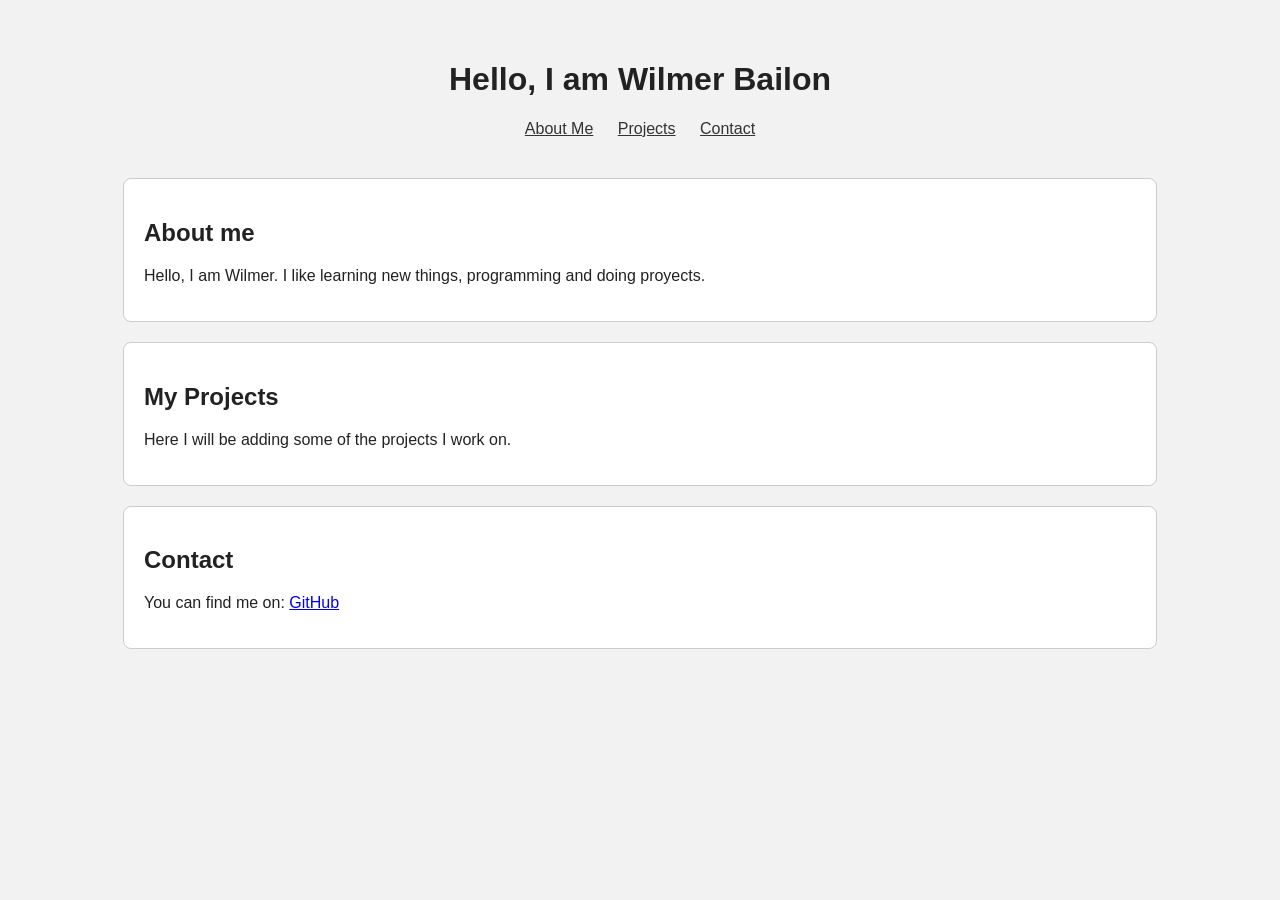
==== index.html @ 98c59174 "base files for the proyect" ====
<!DOCTYPE html>
<html lang="es">

<head>
    <meta charset="UTF-8">
    <meta name="viewport" content="width=device-width, initial-scale=1.0">
    <title>My Personal Page</title>

    <link rel="stylesheet" href="style.css">
</head>

<body>

    <header>
        <h1>Hello, I am Wilmer Bailon</h1>

        <nav>
            <a href="#about">About Me</a>
            <a href="#projects">Projects</a>
            <a href="#contact">Contact</a>
        </nav>
    </header>

    <section id="about">
        <h2>About me</h2>
        <p>
            Hello, I am Wilmer. I like learning new things, programming and doing proyects.
        </p>
    </section>

    <section id="projects">
        <h2>My Projects</h2>
        <p>
            Here I will be adding some of the projects I work on.
        </p>
    </section>

    <section id="contact">
        <h2>Contact</h2>
        <p>
            You can find me on:
            <a href="https://github.com/">GitHub</a>
        </p>
    </section>

</body>

</html>
---- style.css ----
body {
    background-color: #f2f2f2;
    color: #222;
    font-family: Arial, sans-serif;
    margin: 0;
    padding: 20px;
}

header {
    text-align: center;
    padding: 20px;
}

nav a {
    color: #333;
    margin: 10px;
}

section {
    background-color: white;
    margin: 20px auto;
    padding: 20px;
    width: 80%;
    border: 1px solid #ccc;
    border-radius: 8px;
}

h2 {
    font-size: 24px;
}
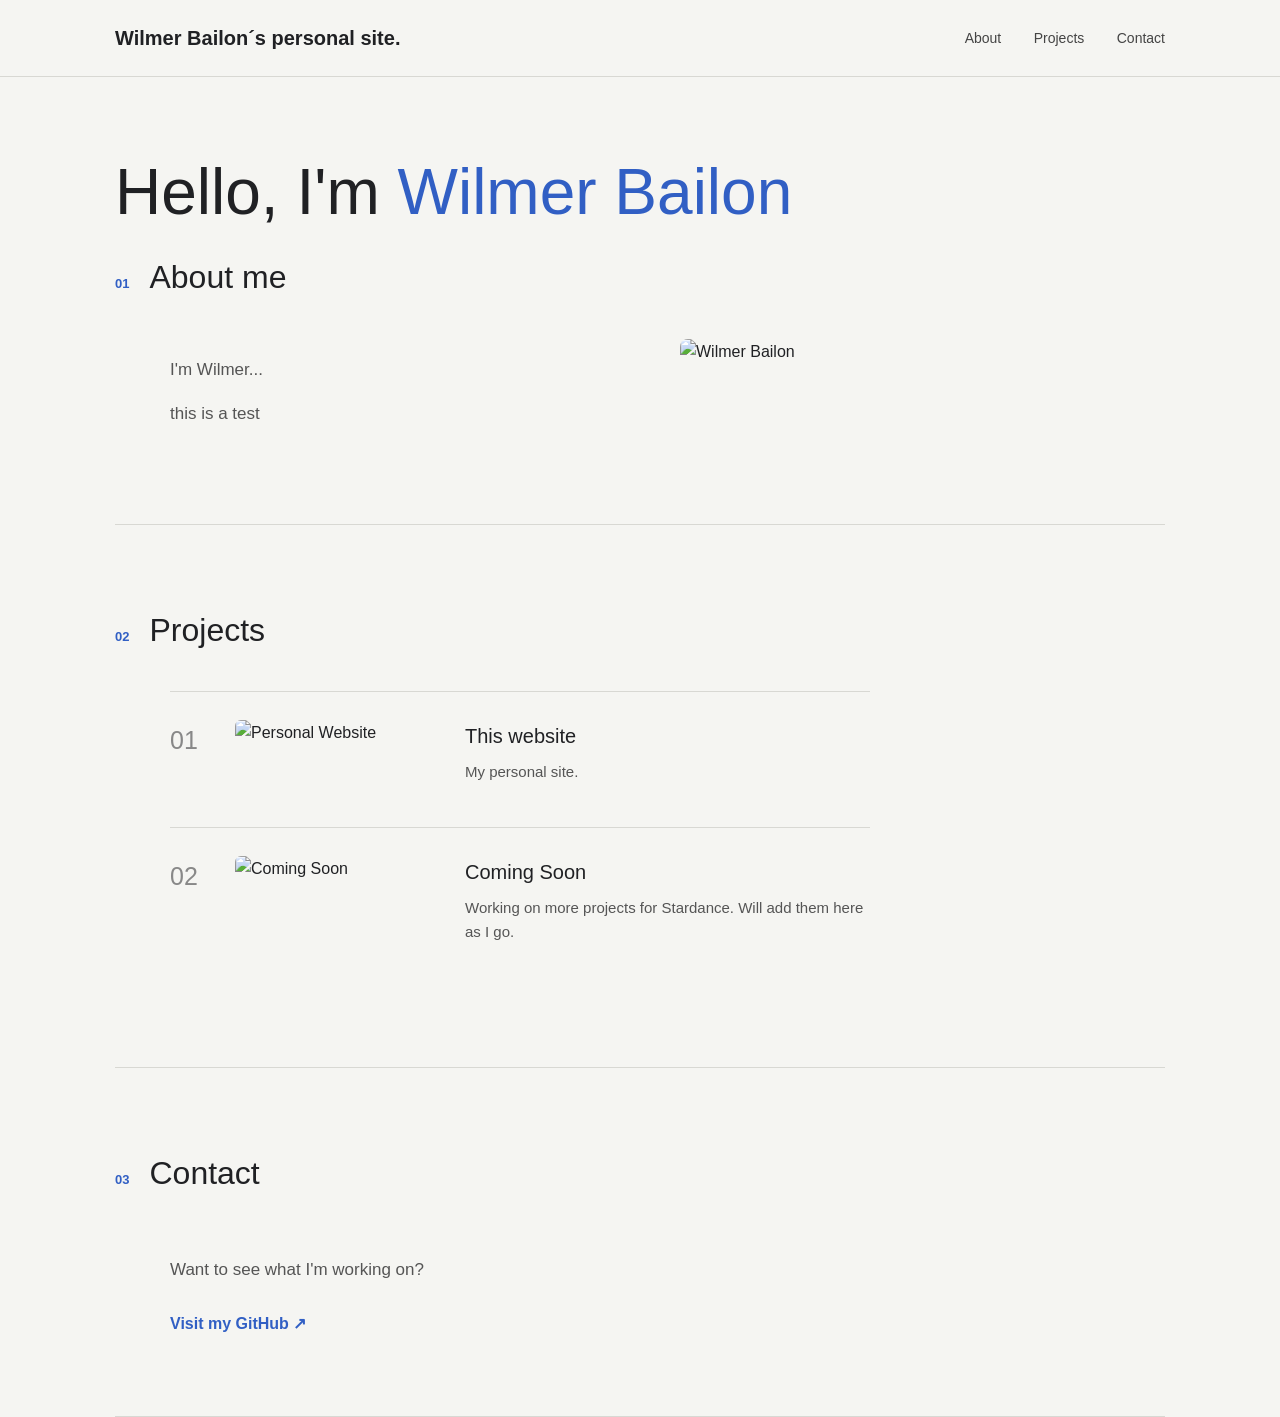
==== commit 9bce3d89: "Update index.html and style.css for improved layout and design" ====
--- a/index.html
+++ b/index.html
@@ -1,10 +1,11 @@
 <!DOCTYPE html>
-<html lang="es">
+<html lang="en">
 
 <head>
     <meta charset="UTF-8">
     <meta name="viewport" content="width=device-width, initial-scale=1.0">
-    <title>My Personal Page</title>
+
+    <title>Wilmer Bailon</title>
 
     <link rel="stylesheet" href="style.css">
 </head>
@@ -12,37 +13,123 @@
 <body>
 
     <header>
-        <h1>Hello, I am Wilmer Bailon</h1>
+        <div class="header-content">
 
-        <nav>
-            <a href="#about">About Me</a>
-            <a href="#projects">Projects</a>
-            <a href="#contact">Contact</a>
-        </nav>
+            <a class="logo" href="#">Wilmer Bailon´s personal site.</a>
+
+            <nav>
+                <a href="#about">About</a>
+                <a href="#projects">Projects</a>
+                <a href="#contact">Contact</a>
+            </nav>
+
+        </div>
     </header>
 
-    <section id="about">
-        <h2>About me</h2>
-        <p>
-            Hello, I am Wilmer. I like learning new things, programming and doing proyects.
-        </p>
-    </section>
 
-    <section id="projects">
-        <h2>My Projects</h2>
-        <p>
-            Here I will be adding some of the projects I work on.
-        </p>
-    </section>
+    <main>
 
-    <section id="contact">
-        <h2>Contact</h2>
-        <p>
-            You can find me on:
-            <a href="https://github.com/">GitHub</a>
-        </p>
-    </section>
+        <section id="about">
+            <h1 class="about-title">Hello, I'm <span>Wilmer Bailon</span></h1>
+            <div class="section-heading">
+                <span>01</span>
+                <h2>About me</h2>
+            </div>
 
+            <div class="section-content about-layout">
+                <div class="about-image">
+                    <img src="https://images.unsplash.com/photo-1506905925346-21bda4d32df4?w=400&h=400&fit=crop" alt="Wilmer Bailon">
+                </div>
+                <div class="about-text">
+                    <p>
+                        I'm Wilmer...
+                    </p>
+                    <p>
+                        this is a test
+                    </p>
+                </div>
+            </div>
+
+        </section>
+
+
+        <section id="projects">
+            <div class="section-heading">
+                <span>02</span>
+                <h2>Projects</h2>
+            </div>
+
+            <div class="section-content">
+
+                <article class="project">
+
+                    <div class="project-number">
+                        01
+                    </div>
+
+                    <div class="project-image">
+                        <img src="https://images.unsplash.com/photo-1469474968028-56623f02e42e?w=400&h=300&fit=crop" alt="Personal Website">
+                    </div>
+
+                    <div class="project-info">
+
+                        <h3>This website</h3>
+
+                        <p>
+                            My personal site.
+                        </p>
+                    </div>
+
+                </article>
+
+                <article class="project">
+
+                    <div class="project-number">
+                        02
+                    </div>
+
+                    <div class="project-image">
+                        <img src="https://images.unsplash.com/photo-1518173946687-a4c8892bbd9f?w=400&h=300&fit=crop" alt="Coming Soon">
+                    </div>
+
+                    <div class="project-info">
+
+                        <h3>Coming Soon</h3>
+
+                        <p>
+                            Working on more projects for Stardance. Will add them here as I go.
+                        </p>
+                    
+                    </div>
+
+                </article>
+
+            </div>
+
+        </section>
+
+
+        <section id="contact">
+
+            <div class="section-heading">
+                <span>03</span>
+                <h2>Contact</h2>
+            </div>
+
+            <div class="section-content contact-content">
+
+                <p>
+                    Want to see what I'm working on?
+                </p>
+                <a class="github-link" href="https://github.com/w7714218-sys/" target="_blank">
+                    Visit my GitHub ↗
+                </a>
+
+            </div>
+
+        </section>
+
+    </main>
 </body>
 
 </html>
--- a/style.css
+++ b/style.css
@@ -1,30 +1,325 @@
 body {
-    background-color: #f2f2f2;
-    color: #222;
+    margin: 0;
+    background-color: #f5f5f2;
+    color: #202124;
     font-family: Arial, sans-serif;
+    line-height: 1.6;
+}
+
+
+/* Header */
+
+header {
+    border-bottom: 1px solid #d8d8d3;
+}
+
+.header-content {
+    width: 88%;
+    max-width: 1050px;
+    margin: 0 auto;
+    padding: 22px 0;
+
+    display: flex;
+    justify-content: space-between;
+    align-items: center;
+}
+
+.logo {
+    color: #202124;
+    font-size: 20px;
+    font-weight: bold;
+    text-decoration: none;
+}
+
+nav a {
+    margin-left: 28px;
+
+    color: #444;
+    font-size: 14px;
+    text-decoration: none;
+}
+
+nav a:hover {
+    color: #315fc4;
+}
+
+
+/* Main */
+
+main {
+    width: 88%;
+    max-width: 1050px;
+    margin: 0 auto;
+}
+
+
+/* Hero */
+
+.hero {
+    padding: 110px 0 100px 0;
+    border-bottom: 1px solid #d8d8d3;
+}
+
+.intro-label {
+    margin: 0 0 20px 0;
+
+    color: #315fc4;
+    font-size: 12px;
+    font-weight: bold;
+    letter-spacing: 2px;
+}
+
+.hero h1 {
+    max-width: 800px;
     margin: 0;
-    padding: 20px;
-}
-
-header {
-    text-align: center;
-    padding: 20px;
-}
-
-nav a {
-    color: #333;
-    margin: 10px;
-}
-
-section {
-    background-color: white;
-    margin: 20px auto;
-    padding: 20px;
-    width: 80%;
-    border: 1px solid #ccc;
+
+    font-size: 58px;
+    line-height: 1.1;
+    font-weight: normal;
+}
+
+.hero h1 span {
+    color: #315fc4;
+}
+
+.hero-text {
+    max-width: 560px;
+    margin: 25px 0;
+
+    color: #666;
+    font-size: 19px;
+}
+
+.hero-link {
+    display: inline-block;
+    margin-top: 15px;
+
+    color: #202124;
+    font-size: 14px;
+    font-weight: bold;
+    text-decoration: none;
+
+    border-bottom: 1px solid #202124;
+}
+
+.hero-link:hover {
+    color: #315fc4;
+    border-color: #315fc4;
+}
+
+
+/* Sections */
+
+section:not(.hero) {
+    padding: 80px 0;
+    border-bottom: 1px solid #d8d8d3;
+}
+
+.section-heading {
+    display: flex;
+    align-items: baseline;
+    gap: 20px;
+
+    margin-bottom: 35px;
+}
+
+.section-heading span {
+    color: #315fc4;
+    font-size: 13px;
+    font-weight: bold;
+}
+
+.section-heading h2 {
+    margin: 0;
+
+    font-size: 32px;
+    font-weight: normal;
+}
+
+.section-content {
+    margin-left: 55px;
+    max-width: 700px;
+}
+
+/* About Layout */
+
+.about-layout {
+    display: flex;
+    gap: 40px;
+    align-items: flex-start;
+    flex-direction: row-reverse;
+}
+.about-title {
+    margin: 0 0 25px 0;
+    color: #202124;
+    font-size: 64px;
+    font-weight: normal;
+    line-height: 1.1;
+}
+
+.about-title span {
+    color: #315fc4;
+}
+.about-image {
+    flex-shrink: 0;
+    width: 330px;
+    transform: translateX(140px)
+}
+
+.about-image img {
+    width: 100%;
+    height: auto;
     border-radius: 8px;
-}
-
-h2 {
-    font-size: 24px;
+    object-fit: cover;
+}
+
+.about-text {
+    flex: 1;
+}
+
+.section-content p {
+    color: #555;
+    font-size: 17px;
+}
+
+
+/* Projects */
+
+.project {
+    display: flex;
+    gap: 30px;
+
+    padding: 28px 0;
+
+    border-top: 1px solid #d8d8d3;
+}
+
+.project-number {
+    width: 35px;
+
+    color: #888;
+    font-size: 25px;
+}
+
+.project-image {
+    flex-shrink: 0;
+    width: 200px;
+}
+
+.project-image img {
+    width: 100%;
+    height: auto;
+    border-radius: 6px;
+    object-fit: cover;
+}
+
+.project-info {
+    flex: 1;
+}
+
+.project-info h3 {
+    margin: 0 0 8px 0;
+
+    font-size: 20px;
+    font-weight: normal;
+}
+
+.project-info p {
+    margin: 0 0 15px 0;
+    font-size: 15px;
+}
+
+
+/* Contact */
+
+.contact-content {
+    padding-top: 5px;
+}
+
+.github-link {
+    display: inline-block;
+
+    margin-top: 10px;
+
+    color: #315fc4;
+    font-weight: bold;
+    text-decoration: none;
+}
+
+.github-link:hover {
+    text-decoration: underline;
+}
+
+
+/* Footer */
+
+footer {
+    width: 88%;
+    max-width: 1050px;
+    margin: 0 auto;
+
+    padding: 30px 0;
+
+    display: flex;
+    justify-content: space-between;
+
+    color: #888;
+    font-size: 12px;
+}
+
+
+/* Mobile */
+
+@media (max-width: 650px) {
+
+    .header-content {
+        width: 90%;
+    }
+
+    nav a {
+        margin-left: 15px;
+    }
+
+    main {
+        width: 90%;
+    }
+
+    section:not(.hero) {
+        padding: 60px 0;
+    }
+
+    .section-heading h2 {
+        font-size: 28px;
+    }
+
+    .section-content {
+        margin-left: 0;
+    }
+
+    .about-layout {
+        flex-direction: column;
+        gap: 20px;
+    }
+
+    .about-image {
+        width: 100%;
+    }
+
+    .project {
+        flex-direction: column;
+        gap: 15px;
+    }
+
+    .project-image {
+        width: 100%;
+    }
+
+    footer {
+        width: 90%;
+        display: block;
+    }
+
+    footer p:last-child {
+        margin-top: 5px;
+    }
 }
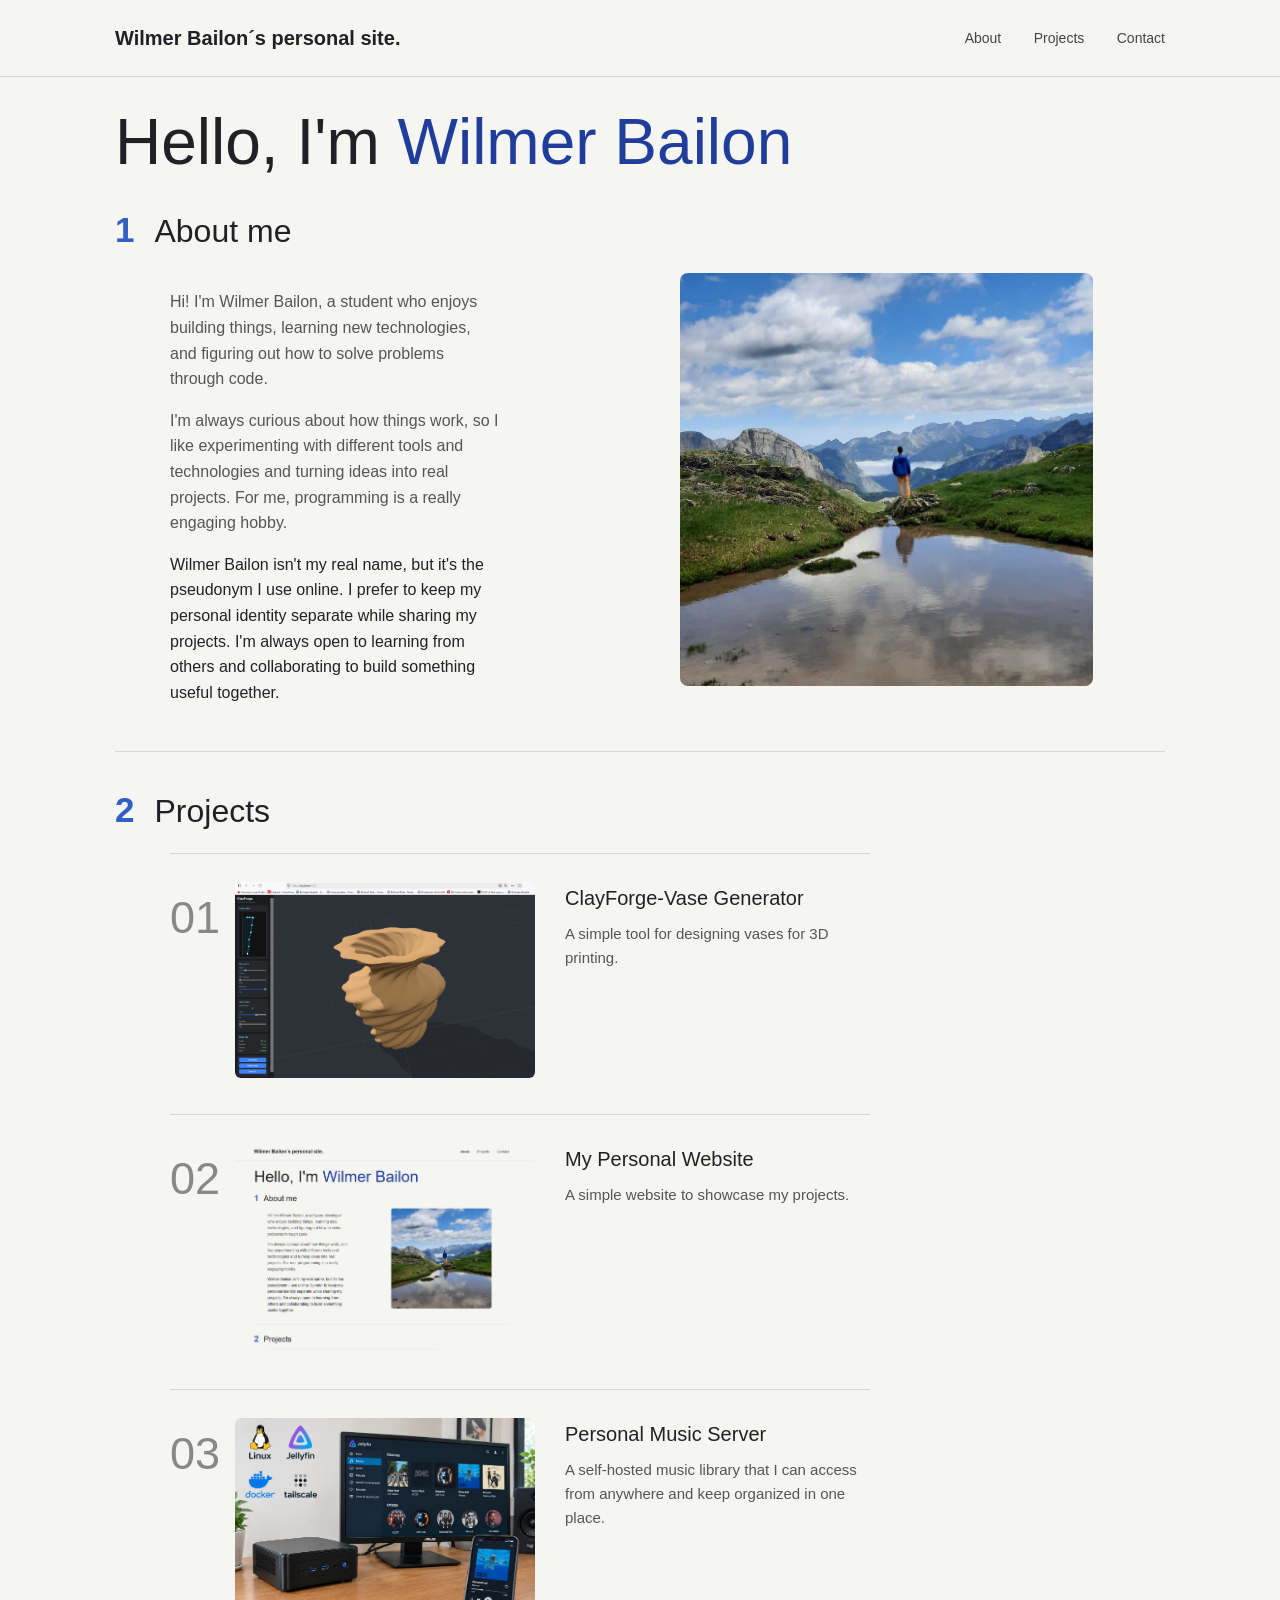
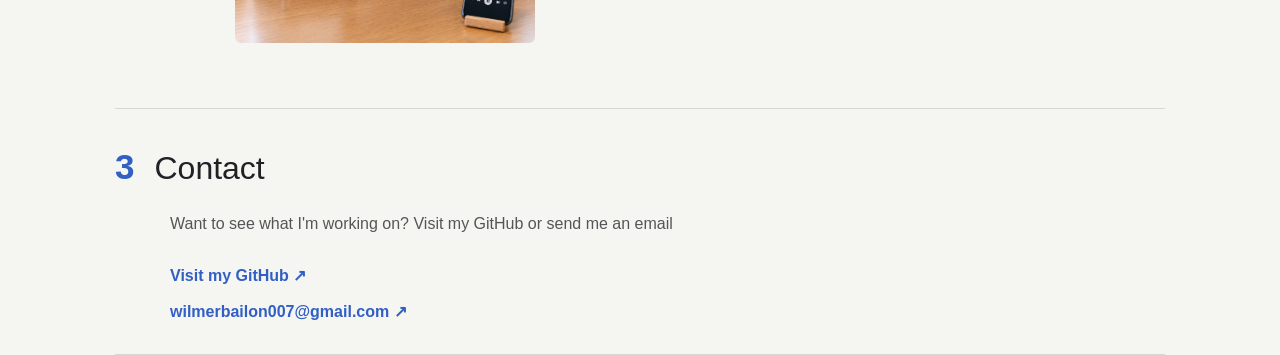
==== commit 345f7d38: "Add project pages and images for personal website and music server - Created project-1.html for Clay" ====
--- a/index.html
+++ b/index.html
@@ -32,20 +32,23 @@
         <section id="about">
             <h1 class="about-title">Hello, I'm <span>Wilmer Bailon</span></h1>
             <div class="section-heading">
-                <span>01</span>
+                <span>1</span>
                 <h2>About me</h2>
             </div>
 
             <div class="section-content about-layout">
                 <div class="about-image">
-                    <img src="https://images.unsplash.com/photo-1506905925346-21bda4d32df4?w=400&h=400&fit=crop" alt="Wilmer Bailon">
+                    <img src="images/Aboutme1.png" alt="Wilmer Bailon">
                 </div>
                 <div class="about-text">
                     <p>
-                        I'm Wilmer...
+                        Hi! I'm Wilmer Bailon, a student who enjoys building things, learning new technologies, and figuring out how to solve problems through code.                   
                     </p>
                     <p>
-                        this is a test
+                        I'm always curious about how things work, so I like experimenting with different tools and technologies and turning ideas into real projects. For me, programming is a really engaging hobby.
+                    </p>
+                    </p>
+                        Wilmer Bailon isn't my real name, but it's the pseudonym I use online. I prefer to keep my personal identity separate while sharing my projects. I'm always open to learning from others and collaborating to build something useful together.
                     </p>
                 </div>
             </div>
@@ -55,54 +58,82 @@
 
         <section id="projects">
             <div class="section-heading">
-                <span>02</span>
+                <span>2</span>
                 <h2>Projects</h2>
             </div>
 
             <div class="section-content">
 
-                <article class="project">
+                <a href="project-1.html" class="project-link" target="_blank">
+                    <article class="project">
 
-                    <div class="project-number">
-                        01
-                    </div>
+                        <div class="project-number">
+                            01
+                        </div>
 
-                    <div class="project-image">
-                        <img src="https://images.unsplash.com/photo-1469474968028-56623f02e42e?w=400&h=300&fit=crop" alt="Personal Website">
-                    </div>
+                        <div class="project-image">
+                            <img src="images/Clayforge-image2.png" alt="Personal Website">
+                        </div>
 
-                    <div class="project-info">
+                        <div class="project-info">
 
-                        <h3>This website</h3>
+                            <h3>ClayForge-Vase Generator</h3>
 
-                        <p>
-                            My personal site.
-                        </p>
-                    </div>
+                            <p>
+                                A simple tool for designing vases for 3D printing.
+                            </p>
+                        </div>
 
-                </article>
+                    </article>
+                </a>
 
-                <article class="project">
+                <a href="project-2.html" class="project-link" target="_blank">
+                    <article class="project">
 
-                    <div class="project-number">
-                        02
-                    </div>
+                        <div class="project-number">
+                            02
+                        </div>
 
-                    <div class="project-image">
-                        <img src="https://images.unsplash.com/photo-1518173946687-a4c8892bbd9f?w=400&h=300&fit=crop" alt="Coming Soon">
-                    </div>
+                        <div class="project-image">
+                            <img src="images/Mypersonalwebsite.png" alt="Personal Website">
+                        </div>
 
-                    <div class="project-info">
+                        <div class="project-info">
 
-                        <h3>Coming Soon</h3>
+                            <h3>My Personal Website</h3>
 
-                        <p>
-                            Working on more projects for Stardance. Will add them here as I go.
-                        </p>
-                    
-                    </div>
+                            <p>
+                                A simple website to showcase my projects.
+                            </p>
+                        
+                        </div>
 
-                </article>
+                    </article>
+                </a>
+
+                <a href="project-3.html" class="project-link" target="_blank">
+                    <article class="project">
+
+                        <div class="project-number">
+                            03
+                        </div>
+
+                        <div class="project-image">
+                            <img src="images/myownmusicserver.png" alt="Personal Music Server">
+                        </div>
+
+                        <div class="project-info">
+
+                            <h3>Personal Music Server</h3>
+
+                            <p>
+                                A self-hosted music library that I can access from anywhere and keep organized in one place.
+                            </p>
+
+                        </div>
+
+                    </article>
+                </a>
 
             </div>
 
@@ -112,17 +143,21 @@
         <section id="contact">
 
             <div class="section-heading">
-                <span>03</span>
+                <span>3</span>
                 <h2>Contact</h2>
             </div>
 
             <div class="section-content contact-content">
 
                 <p>
-                    Want to see what I'm working on?
+                    Want to see what I'm working on? Visit my GitHub or send me an email 
                 </p>
                 <a class="github-link" href="https://github.com/w7714218-sys/" target="_blank">
                     Visit my GitHub ↗
+                </a>
+                <br>
+                <a class="email-link" href="mailto:wilmerbailon007@gmail.com">
+                    wilmerbailon007@gmail.com ↗
                 </a>
 
             </div>
--- a/style.css
+++ b/style.css
@@ -56,7 +56,7 @@
 /* Hero */
 
 .hero {
-    padding: 110px 0 100px 0;
+    padding: 30px 0 30px 0;
     border-bottom: 1px solid #d8d8d3;
 }
 
@@ -111,7 +111,7 @@
 /* Sections */
 
 section:not(.hero) {
-    padding: 80px 0;
+    padding: 30px 0;
     border-bottom: 1px solid #d8d8d3;
 }
 
@@ -120,12 +120,12 @@
     align-items: baseline;
     gap: 20px;
 
-    margin-bottom: 35px;
+    margin-bottom: 15px;
 }
 
 .section-heading span {
     color: #315fc4;
-    font-size: 13px;
+    font-size: 35px;
     font-weight: bold;
 }
 
@@ -158,7 +158,7 @@
 }
 
 .about-title span {
-    color: #315fc4;
+    color: #203d9b;
 }
 .about-image {
     flex-shrink: 0;
@@ -167,19 +167,19 @@
 }
 
 .about-image img {
-    width: 100%;
+    width: 125%;
     height: auto;
     border-radius: 8px;
     object-fit: cover;
 }
 
 .about-text {
-    flex: 1;
+    flex: 2;
 }
 
 .section-content p {
     color: #555;
-    font-size: 17px;
+    font-size: 16px;
 }
 
 
@@ -198,12 +198,12 @@
     width: 35px;
 
     color: #888;
-    font-size: 25px;
+    font-size: 45px;
 }
 
 .project-image {
     flex-shrink: 0;
-    width: 200px;
+    width: 300px;
 }
 
 .project-image img {
@@ -232,10 +232,6 @@
 
 /* Contact */
 
-.contact-content {
-    padding-top: 5px;
-}
-
 .github-link {
     display: inline-block;
 
@@ -250,21 +246,22 @@
     text-decoration: underline;
 }
 
-
-/* Footer */
-
-footer {
-    width: 88%;
-    max-width: 1050px;
-    margin: 0 auto;
-
-    padding: 30px 0;
-
-    display: flex;
-    justify-content: space-between;
-
-    color: #888;
-    font-size: 12px;
+.email-link {
+    display: inline-block;
+    margin-top: 10px;
+
+    color: #315fc4;
+    font-weight: bold;
+    text-decoration: none;
+}
+
+.email-link:hover {
+    text-decoration: underline;
+}
+
+.project-link {
+    text-decoration: none;
+    color: inherit;
 }
 
 
@@ -313,13 +310,4 @@
     .project-image {
         width: 100%;
     }
-
-    footer {
-        width: 90%;
-        display: block;
-    }
-
-    footer p:last-child {
-        margin-top: 5px;
-    }
 }
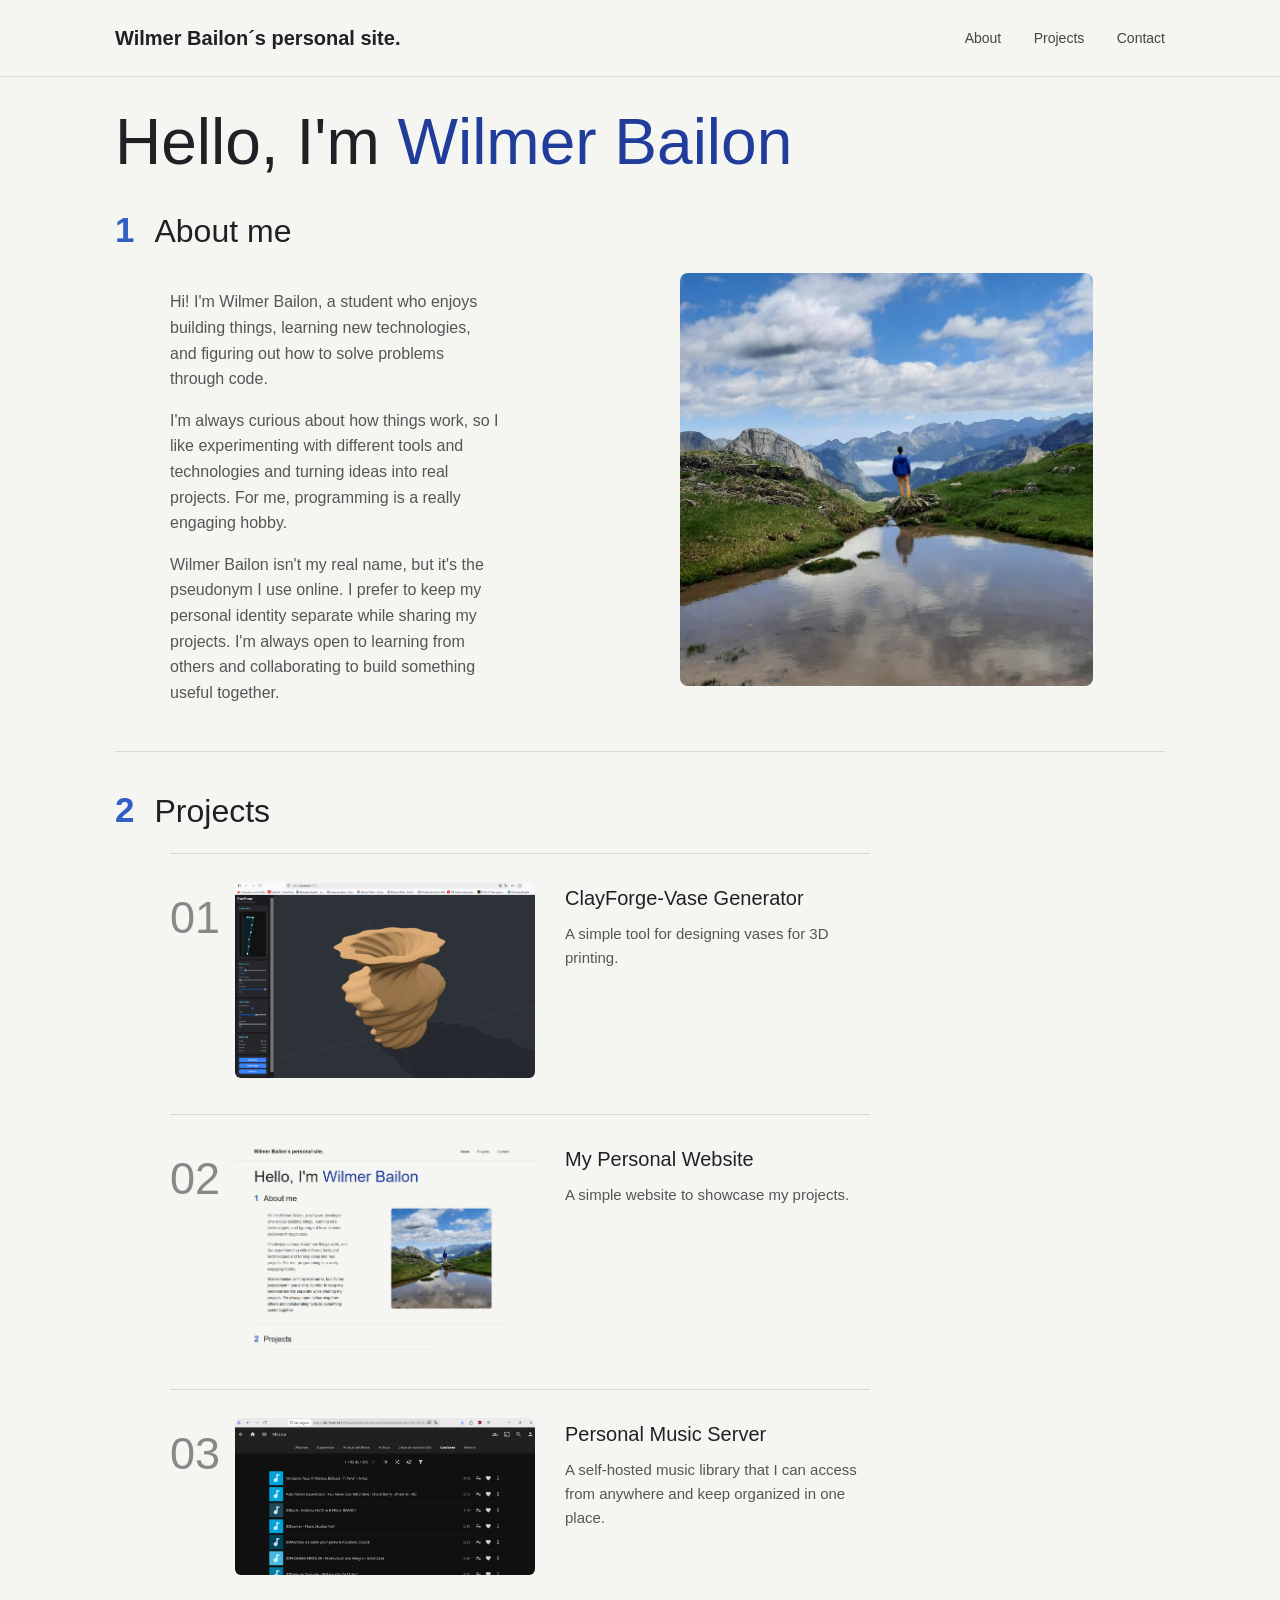
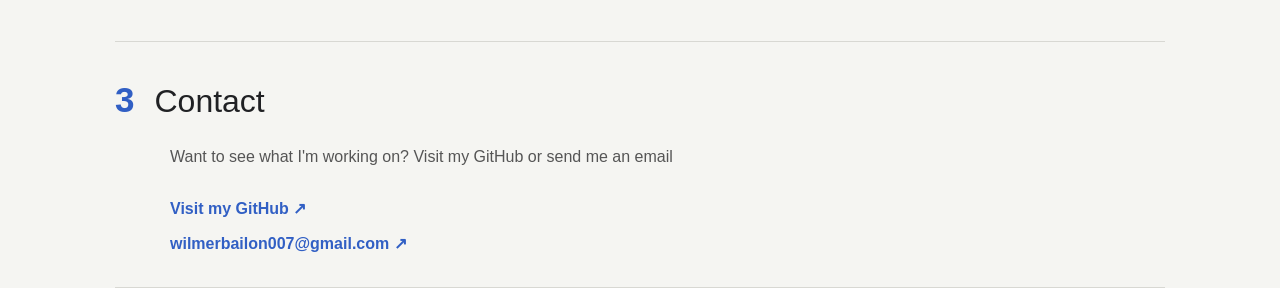
==== commit a4307984: "Update index.html and style.css for content clarification and style adjustments" ====
--- a/index.html
+++ b/index.html
@@ -47,7 +47,7 @@
                     <p>
                         I'm always curious about how things work, so I like experimenting with different tools and technologies and turning ideas into real projects. For me, programming is a really engaging hobby.
                     </p>
-                    </p>
+                    <p>
                         Wilmer Bailon isn't my real name, but it's the pseudonym I use online. I prefer to keep my personal identity separate while sharing my projects. I'm always open to learning from others and collaborating to build something useful together.
                     </p>
                 </div>
@@ -119,7 +119,7 @@
                         </div>
 
                         <div class="project-image">
-                            <img src="images/myownmusicserver.png" alt="Personal Music Server">
+                            <img src="images/Servermusic.png" alt="Personal Music Server">
                         </div>
 
                         <div class="project-info">
--- a/style.css
+++ b/style.css
@@ -1,6 +1,6 @@
 body {
     margin: 0;
-    background-color: #f5f5f2;
+    background: #f5f5f2;
     color: #202124;
     font-family: Arial, sans-serif;
     line-height: 1.6;
@@ -18,7 +18,6 @@
     max-width: 1050px;
     margin: 0 auto;
     padding: 22px 0;
-
     display: flex;
     justify-content: space-between;
     align-items: center;
@@ -33,7 +32,6 @@
 
 nav a {
     margin-left: 28px;
-
     color: #444;
     font-size: 14px;
     text-decoration: none;
@@ -56,13 +54,12 @@
 /* Hero */
 
 .hero {
-    padding: 30px 0 30px 0;
+    padding: 30px 0;
     border-bottom: 1px solid #d8d8d3;
 }
 
 .intro-label {
     margin: 0 0 20px 0;
-
     color: #315fc4;
     font-size: 12px;
     font-weight: bold;
@@ -72,7 +69,6 @@
 .hero h1 {
     max-width: 800px;
     margin: 0;
-
     font-size: 58px;
     line-height: 1.1;
     font-weight: normal;
@@ -85,7 +81,6 @@
 .hero-text {
     max-width: 560px;
     margin: 25px 0;
-
     color: #666;
     font-size: 19px;
 }
@@ -93,12 +88,10 @@
 .hero-link {
     display: inline-block;
     margin-top: 15px;
-
     color: #202124;
     font-size: 14px;
     font-weight: bold;
     text-decoration: none;
-
     border-bottom: 1px solid #202124;
 }
 
@@ -119,7 +112,6 @@
     display: flex;
     align-items: baseline;
     gap: 20px;
-
     margin-bottom: 15px;
 }
 
@@ -131,7 +123,6 @@
 
 .section-heading h2 {
     margin: 0;
-
     font-size: 32px;
     font-weight: normal;
 }
@@ -149,6 +140,7 @@
     align-items: flex-start;
     flex-direction: row-reverse;
 }
+
 .about-title {
     margin: 0 0 25px 0;
     color: #202124;
@@ -160,10 +152,11 @@
 .about-title span {
     color: #203d9b;
 }
+
 .about-image {
     flex-shrink: 0;
     width: 330px;
-    transform: translateX(140px)
+    transform: translateX(140px);
 }
 
 .about-image img {
@@ -188,15 +181,12 @@
 .project {
     display: flex;
     gap: 30px;
-
     padding: 28px 0;
-
     border-top: 1px solid #d8d8d3;
 }
 
 .project-number {
     width: 35px;
-
     color: #888;
     font-size: 45px;
 }
@@ -219,7 +209,6 @@
 
 .project-info h3 {
     margin: 0 0 8px 0;
-
     font-size: 20px;
     font-weight: normal;
 }
